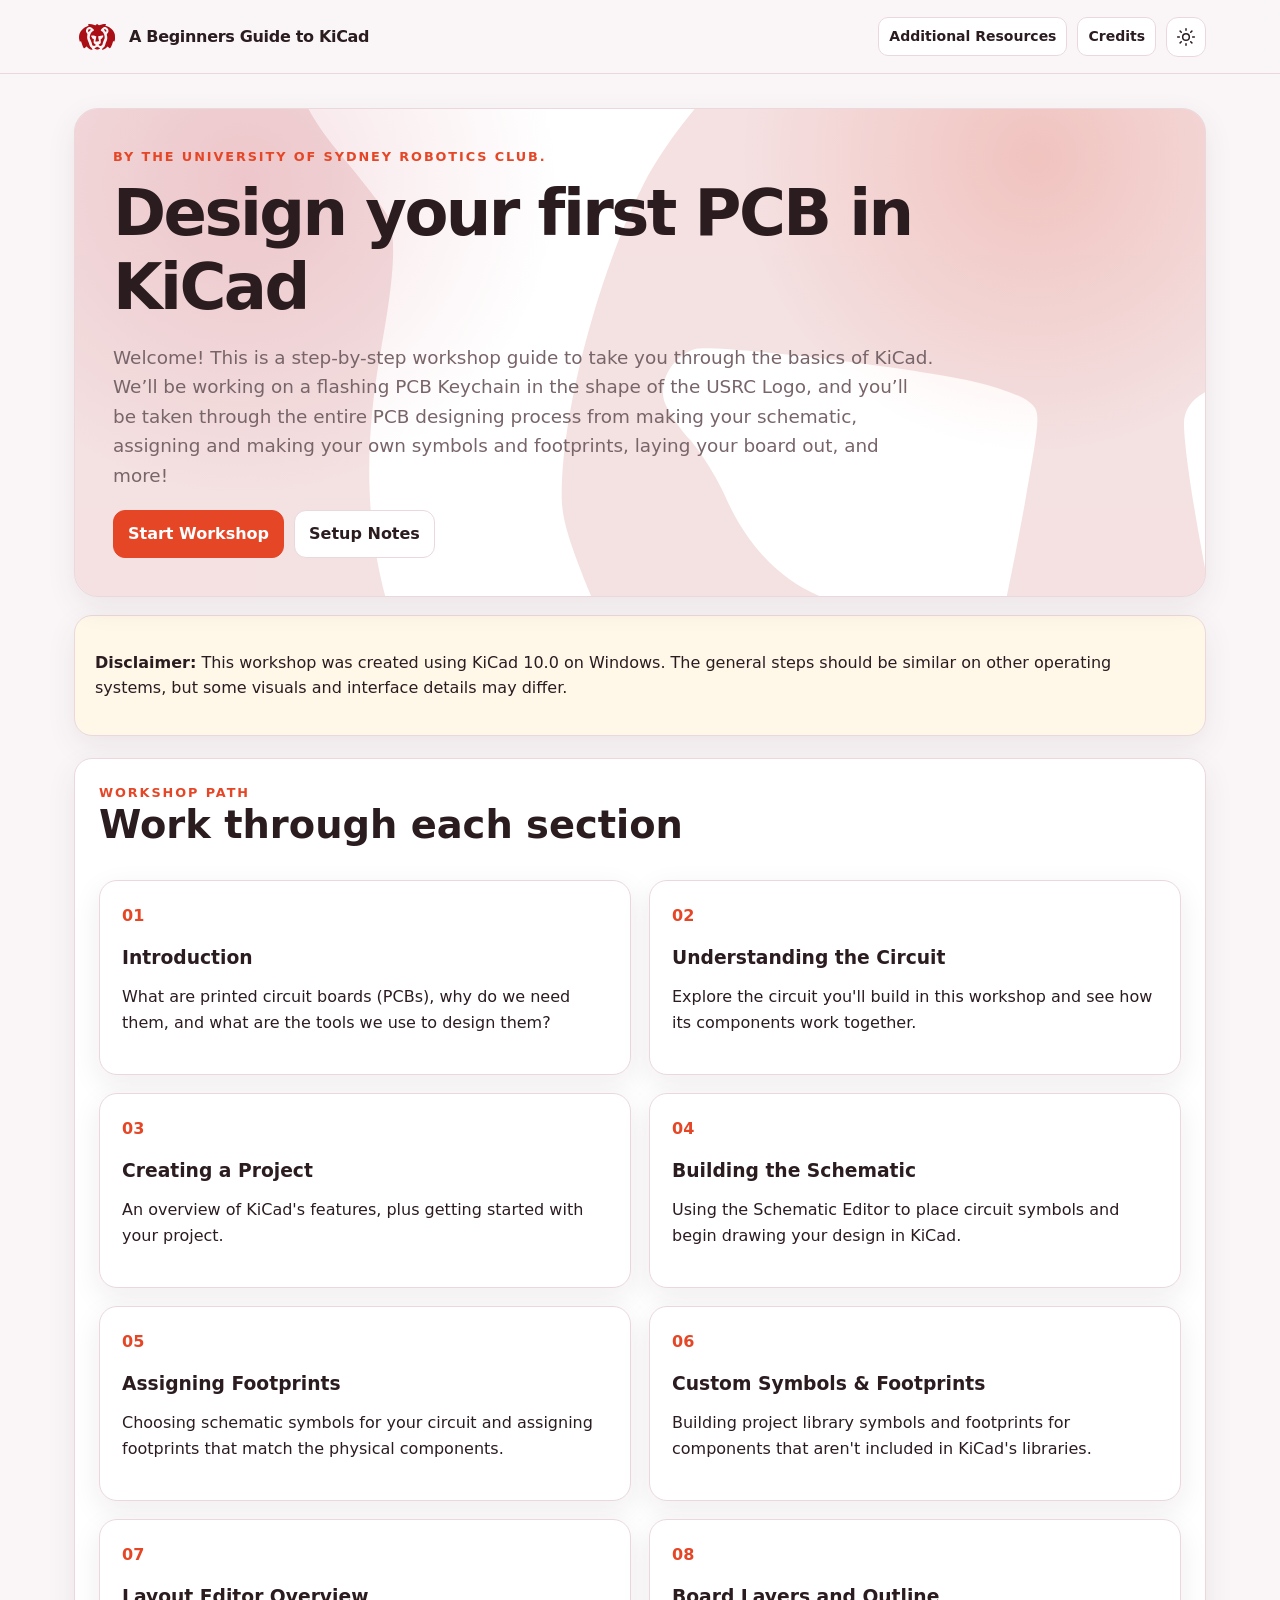
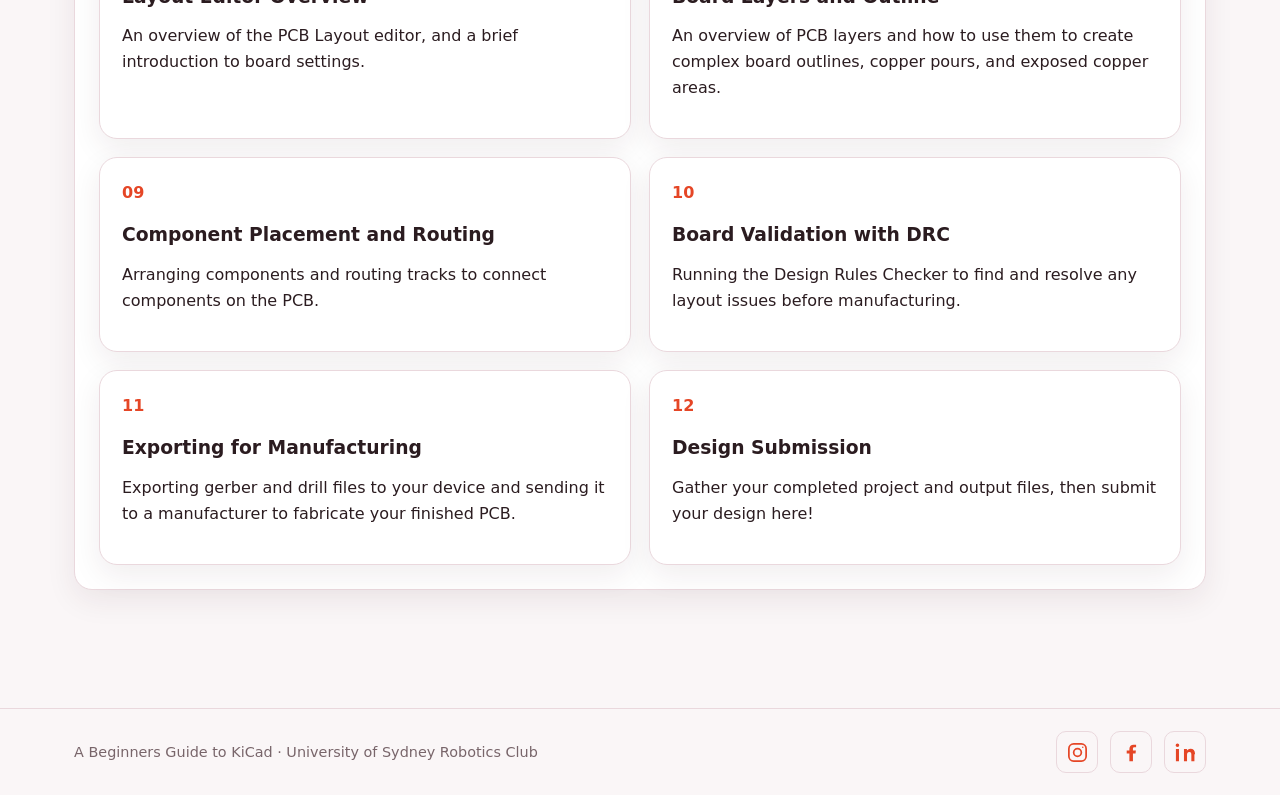
==== index.html @ 8f38f7a7 "Upload index.html directly to root" ====
<!DOCTYPE html>
<html lang="en">
<head>
  <meta charset="UTF-8">
  <meta name="viewport" content="width=device-width, initial-scale=1.0">
  <title>USRC KiCad PCB Workshop</title>
  <link rel="stylesheet" href="styles.css">
</head>
<body>
<div class="site-shell">
  <header class="topbar">
    <div class="topbar-inner">
      <a class="brand" href="index.html">A Beginners Guide to KiCad</a>
      <div class="top-actions">
        <a class="button" href="resources.html">Additional Resources</a>
        <a class="button credits-link" href="credits.html">Credits</a>
        <button class="theme-toggle" data-theme-toggle type="button" aria-label="Switch to dark mode" title="Switch to dark mode" aria-pressed="false">
          <svg class="theme-icon-moon" viewBox="0 0 24 24" aria-hidden="true" hidden><path d="M20.9 13A8.5 8.5 0 0 1 11 3.1 8.5 8.5 0 1 0 20.9 13Z"/></svg>
          <svg class="theme-icon-sun" viewBox="0 0 24 24" aria-hidden="true"><circle cx="12" cy="12" r="4"/><path d="M12 2v2m0 16v2M4.93 4.93l1.42 1.42m11.3 11.3 1.42 1.42M2 12h2m16 0h2M4.93 19.07l1.42-1.42m11.3-11.3 1.42-1.42"/></svg>
        </button>
      </div>
    </div>
  </header>

  <main style="max-width:1180px;margin:0 auto;padding:34px 24px 70px;">
    <section class="hero homepage-hero">
      <img class="hero-watermark" src="assets/images/USRCLogo.svg" alt="" aria-hidden="true">
      <div class="eyebrow">By The University of Sydney Robotics Club.</div>
      <h1>Design your first PCB in KiCad</h1>
      <p class="lead">Welcome! This is a step-by-step workshop guide to take you through the basics of KiCad. We’ll be working on a flashing PCB Keychain in the shape of the USRC Logo, and you’ll be taken through the entire PCB designing process from making your schematic, assigning and making your own symbols and footprints, laying your board out, and more!</p>
      <div class="top-actions" style="margin-top:20px;">
        <a class="button primary" href="pages/01-introduction.html">Start Workshop</a>
        <a class="button" href="README.md">Setup Notes</a>
      </div>
    </section>

    <section class="callout warning" aria-labelledby="workshop-disclaimer">
      <p><strong id="workshop-disclaimer">Disclaimer:</strong> This workshop was created using KiCad 10.0 on Windows. The general steps should be similar on other operating systems, but some visuals and interface details may differ.</p>
    </section>

    <section class="card">
      <div class="eyebrow">Workshop Path</div>
      <h2>Work through each section</h2>
      <div class="grid">
        <a class="home-card" href="pages/01-introduction.html">
      <span>01</span>
      <h3>Introduction</h3>
      <p>What are printed circuit boards (PCBs), why do we need them, and what are the tools we use to design them?</p>
    </a>
<a class="home-card" href="pages/02-circuit.html">
      <span>02</span>
      <h3>Understanding the Circuit</h3>
      <p>Explore the circuit you'll build in this workshop and see how its components work together.</p>
    </a>
<a class="home-card" href="pages/03-create-project.html">
      <span>03</span>
      <h3>Creating a Project</h3>
      <p>An overview of KiCad's features, plus getting started with your project.</p>
    </a>
<a class="home-card" href="pages/04-schematic.html">
      <span>04</span>
      <h3>Building the Schematic</h3>
      <p>Using the Schematic Editor to place circuit symbols and begin drawing your design in KiCad.</p>
    </a>
<a class="home-card" href="pages/05-symbols.html">
      <span>05</span>
      <h3>Assigning Footprints</h3>
      <p>Choosing schematic symbols for your circuit and assigning footprints that match the physical components.</p>
    </a>
<a class="home-card" href="pages/06-footprints.html">
      <span>06</span>
      <h3>Custom Symbols & Footprints</h3>
      <p>Building project library symbols and footprints for components that aren't included in KiCad's libraries.</p>
    </a>
<a class="home-card" href="pages/07-pcb-layout.html">
      <span>07</span>
      <h3>Layout Editor Overview</h3>
      <p>An overview of the PCB Layout editor, and a brief introduction to board settings.</p>
    </a>
<a class="home-card" href="pages/08-board-outline-layers-routing.html">
      <span>08</span>
      <h3>Board Layers and Outline</h3>
      <p>An overview of PCB layers and how to use them to create complex board outlines, copper pours, and exposed copper areas.</p>
    </a>
<a class="home-card" href="pages/09-component-placement-drc.html">
      <span>09</span>
      <h3>Component Placement and Routing</h3>
      <p>Arranging components and routing tracks to connect components on the PCB.</p>
    </a>
<a class="home-card" href="pages/10-3d-viewer.html">
      <span>10</span>
      <h3>Board Validation with DRC</h3>
      <p>Running the Design Rules Checker to find and resolve any layout issues before manufacturing.</p>
    </a>
<a class="home-card" href="pages/11-manufacturing.html">
      <span>11</span>
      <h3>Exporting for Manufacturing</h3>
      <p>Exporting gerber and drill files to your device and sending it to a manufacturer to fabricate your finished PCB.</p>
    </a>
<a class="home-card" href="pages/12-submissions.html">
      <span>12</span>
      <h3>Design Submission</h3>
      <p>Gather your completed project and output files, then submit your design here!</p>
    </a>
      </div>
    </section>
  </main>
<footer class="site-footer">
  <div class="site-footer-inner">
    <span>A Beginners Guide to KiCad · University of Sydney Robotics Club</span>
    <nav class="footer-socials" aria-label="USRC social links">
      <a href="https://www.instagram.com/usydrobotics/" target="_blank" rel="noopener noreferrer" aria-label="USRC on Instagram"><svg viewBox="0 0 24 24" aria-hidden="true"><rect x="3" y="3" width="18" height="18" rx="5"/><circle cx="12" cy="12" r="4"/><circle class="social-icon-dot" cx="17.5" cy="6.5" r=".8"/></svg></a>
      <a href="https://www.facebook.com/usydroboticsclub" target="_blank" rel="noopener noreferrer" aria-label="USRC on Facebook"><svg viewBox="0 0 24 24" aria-hidden="true"><path class="social-icon-fill" d="M13.5 21v-8h2.7l.4-3h-3.1V8.1c0-.9.3-1.5 1.6-1.5h1.7V3.9c-.3 0-1.4-.1-2.6-.1-2.6 0-4.4 1.6-4.4 4.5V10H7v3h2.8v8h3.7Z"/></svg></a>
      <a href="https://www.linkedin.com/company/usyd-robotics-club/posts/?feedView=all" target="_blank" rel="noopener noreferrer" aria-label="USRC on LinkedIn"><svg viewBox="0 0 24 24" aria-hidden="true"><path class="social-icon-fill" d="M5.2 8.4H2V21h3.2V8.4ZM3.6 2.5a1.9 1.9 0 1 0 0 3.8 1.9 1.9 0 0 0 0-3.8ZM22 13.8c0-3.8-2-5.6-4.7-5.6-2.2 0-3.2 1.2-3.8 2.1V8.4h-3.1V21h3.2v-6.2c0-1.6.3-3.2 2.4-3.2 2.1 0 2.1 1.9 2.1 3.3V21h3.2v-7.2Z"/></svg></a>
    </nav>
  </div>
</footer>
</div>
<script src="script.js"></script>
</body>
</html>
---- styles.css ----
:root {
  --bg: #faf6f7;
  --panel: #ffffff;
  --text: #2b1c20;
  --muted: #78656a;
  --accent: #e54626;
  --accent-2: #d98291;
  --border: #ead8dd;
  --tip: #fcf0f2;
  --warn: #fff7e8;
  --success: #eefbf4;
  --shadow: 0 10px 30px rgba(64, 25, 37, .08);
}

body.dark {
  --bg: #171115;
  --panel: #241a1f;
  --text: #f7eff1;
  --muted: #c1adb3;
  --accent: #ff8065;
  --accent-2: #d99ca8;
  --border: #49323a;
  --tip: #342129;
  --warn: #3a2b12;
  --success: #153425;
  --shadow: 0 10px 30px rgba(0,0,0,.28);
}

* { box-sizing: border-box; }
html { scroll-behavior: smooth; }
body {
  margin: 0;
  font-family: Inter, ui-sans-serif, system-ui, -apple-system, BlinkMacSystemFont, "Segoe UI", sans-serif;
  background: var(--bg);
  color: var(--text);
  line-height: 1.6;
}

a { color: inherit; }
img { max-width: 100%; display: block; }

.site-shell {
  min-height: 100vh;
}

.topbar {
  position: sticky;
  top: 0;
  z-index: 20;
  backdrop-filter: blur(14px);
  background: color-mix(in srgb, var(--bg) 86%, transparent);
  border-bottom: 1px solid var(--border);
}

.topbar-inner {
  max-width: 1180px;
  margin: 0 auto;
  padding: 14px 24px;
  display: flex;
  align-items: center;
  justify-content: space-between;
  gap: 18px;
}

.brand {
  text-decoration: none;
  font-weight: 800;
  letter-spacing: -.02em;
}

.topbar .brand {
  display: flex;
  align-items: center;
  gap: 10px;
}

.topbar .brand::before {
  content: "";
  flex: 0 0 45px;
  width: 45px;
  height: 45px;
  background: url("assets/images/USRCLogo.svg") center / auto 40px no-repeat;
}

.top-actions {
  display: flex;
  gap: 10px;
  align-items: center;
}

.topbar .top-actions > .button {
  padding: 7px 10px;
  font-size: .875rem;
  border-radius: 10px;
}

.topbar .theme-toggle {
  width: 40px;
  height: 40px;
  padding: 0;
  display: grid;
  place-items: center;
}

.theme-toggle svg {
  width: 20px;
  height: 20px;
  fill: none;
  stroke: currentColor;
  stroke-linecap: round;
  stroke-linejoin: round;
  stroke-width: 1.8;
}

.theme-toggle svg[hidden] {
  display: none;
}

.credits-content {
  max-width: 1180px;
  width: 100%;
  margin: 0 auto;
  padding: 54px 24px 70px;
}

.credits-content h1 {
  margin-bottom: 14px;
}

.credits-list {
  display: grid;
  gap: 20px;
  margin-top: 38px;
}

.credits-list dt {
  font-weight: 800;
}

.credits-list dd {
  margin: 4px 0 0;
  color: var(--muted);
}

.site-footer {
  margin-top: 48px;
  border-top: 1px solid var(--border);
}

.site-footer-inner {
  max-width: 1180px;
  margin: 0 auto;
  padding: 22px 24px;
  display: flex;
  justify-content: space-between;
  align-items: center;
  gap: 16px;
  color: var(--muted);
  font-size: .9rem;
}

.footer-socials {
  display: flex;
  align-items: center;
  gap: 12px;
}

.footer-socials a {
  color: var(--accent);
  font-weight: 700;
  display: inline-grid;
  place-items: center;
  width: 42px;
  height: 42px;
  border: 1px solid var(--border);
  border-radius: 10px;
  transition: background-color .15s ease, color .15s ease;
}

.footer-socials a:hover {
  color: var(--panel);
  background: var(--accent);
}

.footer-socials svg {
  width: 23px;
  height: 23px;
  fill: none;
  stroke: currentColor;
  stroke-width: 1.8;
  stroke-linecap: round;
  stroke-linejoin: round;
}

.footer-socials .social-icon-fill,
.footer-socials .social-icon-dot {
  fill: currentColor;
  stroke: none;
}

.button, .theme-toggle {
  border: 1px solid var(--border);
  background: var(--panel);
  color: var(--text);
  border-radius: 12px;
  padding: 10px 14px;
  text-decoration: none;
  cursor: pointer;
  font-weight: 700;
}

.button.primary {
  background: var(--accent);
  color: white;
  border-color: var(--accent);
}

.download-actions .button {
  transition: background-color .15s ease, border-color .15s ease, color .15s ease;
}

.download-actions .button:hover,
.download-actions .button:focus-visible {
  background: var(--accent);
  color: #fff;
  border-color: var(--accent);
}

.layout {
  max-width: 1180px;
  margin: 0 auto;
  padding: 34px 24px 70px;
  display: grid;
  grid-template-columns: 260px minmax(0, 1fr);
  gap: 34px;
}

.sidebar {
  position: sticky;
  top: 82px;
  align-self: start;
  background: var(--panel);
  border: 1px solid var(--border);
  border-radius: 18px;
  padding: 18px;
  box-shadow: var(--shadow);
}

.sidebar h3 {
  font-size: .78rem;
  text-transform: uppercase;
  letter-spacing: .12em;
  color: var(--muted);
  margin: 16px 0 8px;
}

.nav-link {
  display: block;
  padding: 9px 10px;
  margin: 3px 0;
  border-radius: 10px;
  text-decoration: none;
  color: var(--muted);
}

.nav-link:hover, .nav-link.active {
  background: color-mix(in srgb, var(--accent) 12%, transparent);
  color: var(--text);
}

.content {
  min-width: 0;
}

.hero {
  background:
    radial-gradient(circle at 15% 15%, color-mix(in srgb, var(--accent-2) 24%, transparent), transparent 30%),
    radial-gradient(circle at 85% 10%, color-mix(in srgb, var(--accent) 18%, transparent), transparent 28%),
    var(--panel);
  border: 1px solid var(--border);
  border-radius: 24px;
  padding: 38px;
  box-shadow: var(--shadow);
  overflow: hidden;
  position: relative;
}

.homepage-hero > :not(.hero-watermark) {
  position: relative;
  z-index: 1;
}

.homepage-hero::after {
  display: none;
}

.homepage-hero > .eyebrow,
.homepage-hero > h1,
.homepage-hero > .lead {
  max-width: 78%;
}

.hero-watermark {
  position: absolute;
  top: 70%;
  left: 90%;
  width: auto;
  height: 600%;
  max-width: none;
  max-height: none;
  object-fit: contain;
  transform: translate(-50%, -50%);
  opacity: .12;
  pointer-events: none;
}

.eyebrow {
  font-size: .8rem;
  font-weight: 800;
  text-transform: uppercase;
  letter-spacing: .15em;
  color: var(--accent);
}

h1, h2, h3 { line-height: 1.15; }
h1 { font-size: clamp(2.3rem, 5vw, 4.8rem); margin: 10px 0 14px; letter-spacing: -.04em; }
h2 { font-size: clamp(1.6rem, 3vw, 2.4rem); margin-top: 0; }
h3 { margin-bottom: 8px; }

.lead {
  font-size: 1.15rem;
  color: var(--muted);
  max-width: 760px;
}

.lesson-number {
  font-size: clamp(4rem, 10vw, 8rem);
  font-weight: 900;
  line-height: .85;
  color: color-mix(in srgb, var(--accent) 18%, transparent);
}

.card, .step-card, .callout, .embed-card, .checkpoint {
  background: var(--panel);
  border: 1px solid var(--border);
  border-radius: 18px;
  box-shadow: var(--shadow);
}

.card, .embed-card { padding: 24px; margin-top: 22px; }

.step-card {
  padding: 24px;
  margin-top: 22px;
  display: grid;
  grid-template-columns: 72px minmax(0, 1fr);
  gap: 20px;
}

.step-index {
  width: 54px;
  height: 54px;
  display: grid;
  place-items: center;
  border-radius: 16px;
  font-weight: 900;
  background: color-mix(in srgb, var(--accent) 12%, transparent);
  color: var(--accent);
}

.callout, .checkpoint {
  padding: 18px 20px;
  margin-top: 18px;
}

.callout.tip { background: var(--tip); }
.callout.warning { background: var(--warn); }
.checkpoint { background: var(--success); }

.catch-up-panel {
  display: flex;
  align-items: center;
  justify-content: space-between;
  gap: 24px;
  margin-top: 22px;
  padding: 26px 30px;
  border: 1px solid color-mix(in srgb, var(--accent) 32%, var(--border));
  border-left: 6px solid var(--accent);
  border-radius: 8px 20px 20px 8px;
  background: color-mix(in srgb, var(--accent) 7%, var(--panel));
}

.catch-up-copy h2 {
  margin: 0 0 8px;
}

.catch-up-copy p {
  margin: 0;
  color: var(--muted);
}

.catch-up-button {
  flex: 0 0 auto;
  background: var(--accent);
  border-color: var(--accent);
  color: #fff;
  text-align: center;
  transition: filter .15s ease, transform .15s ease;
}

.catch-up-button:hover,
.catch-up-button:focus-visible {
  filter: brightness(.92);
  transform: translateY(-1px);
}

.question-time {
  margin-top: 28px;
  padding: clamp(22px, 4vw, 36px);
  border-left: 6px solid var(--accent);
  border-radius: 4px 20px 20px 4px;
  background: color-mix(in srgb, var(--accent) 8%, var(--bg));
}

.question-time-heading {
  display: flex;
  align-items: center;
  gap: 16px;
}

.question-mark {
  flex: 0 0 48px;
  width: 48px;
  height: 48px;
  display: grid;
  place-items: center;
  border-radius: 50%;
  background: var(--accent);
  color: #fff;
  font-size: 1.6rem;
  font-weight: 900;
}

.question-time h2,
.question-time h3 {
  margin: 0;
}

.question-time h2 {
  font-size: clamp(1.5rem, 3vw, 2rem);
}

.question-prompt {
  margin-top: 22px;
  padding: 18px 22px;
  border-radius: 12px;
  background: var(--panel);
}

.question-prompt p:last-child {
  margin-bottom: 0;
}

.question-note {
  margin: 18px 0 0;
  color: var(--muted);
  font-size: .95rem;
}

kbd {
  display: inline-block;
  padding: 5px 10px;
  border: 1px solid var(--border);
  border-bottom-width: 3px;
  border-radius: 8px;
  background: var(--panel);
  font-weight: 800;
}

.media-placeholder {
  min-height: 260px;
  display: grid;
  place-items: center;
  text-align: center;
  border: 2px dashed var(--border);
  border-radius: 16px;
  color: var(--muted);
  background: color-mix(in srgb, var(--panel) 85%, var(--bg));
  padding: 20px;
}

.resource-list {
  margin: 10px 0 0;
  padding-left: 20px;
}

.resource-placeholder {
  color: var(--muted);
  font-style: italic;
}

.project-overview-image {
  width: 100%;
  margin: 20px 0;
  border: 1px solid var(--border);
  border-radius: 12px;
}

.editor-overview-list {
  padding-left: 24px;
}

.editor-overview-list li {
  padding-left: 4px;
}

.editor-details > div {
  color: var(--text);
}

.editor-details h3 {
  margin: 18px 0 6px;
}

.editor-details h3:first-child {
  margin-top: 0;
}

.written-guide-section + .written-guide-section {
  margin-top: 32px;
  padding-top: 24px;
  border-top: 1px solid var(--border);
}

.written-guide-section h2 {
  margin-top: 0;
}

.written-guide-section ol {
  padding-left: 24px;
}

.written-guide-section li {
  padding-left: 4px;
}

.guide-figure {
  margin: 24px auto;
  text-align: center;
}

.guide-figure img {
  width: 100%;
  max-height: 620px;
  object-fit: contain;
  border: 1px solid var(--border);
  border-radius: 12px;
}

.guide-figure figcaption {
  margin-top: 10px;
  color: var(--muted);
  font-style: italic;
}

.display-equation {
  display: flex;
  align-items: center;
  justify-content: center;
  flex-wrap: wrap;
  gap: 12px;
  margin: 22px auto;
  color: var(--text);
  font-family: "Times New Roman", serif;
  font-size: clamp(1.2rem, 3vw, 1.7rem);
  text-align: center;
}

.equation-variable {
  font-style: italic;
}

.display-equation sub {
  align-self: center;
  margin-left: -12px;
  margin-top: 16px;
  font-size: .65em;
}

.equation-fraction {
  display: inline-grid;
  grid-template-rows: auto auto;
  justify-items: center;
  line-height: 1.25;
}

.equation-fraction > :first-child {
  padding: 0 8px 4px;
  border-bottom: 1px solid currentColor;
}

.equation-fraction > :last-child {
  padding: 4px 8px 0;
}

.intro-section > p {
  max-width: 820px;
}

.intro-kicad-logo {
  float: right;
  width: 64px;
  height: 64px;
  object-fit: contain;
  margin: 0 0 12px 12px;
}

.intro-image-grid {
  display: grid;
  grid-template-columns: repeat(3, minmax(0, 1fr));
  gap: 14px;
  margin: 18px 0 22px;
}

.intro-image-placeholder {
  min-height: 150px;
  display: grid;
  place-items: center;
  padding: 14px;
  border: 2px dashed var(--border);
  border-radius: 14px;
  background: color-mix(in srgb, var(--panel) 85%, var(--bg));
  color: var(--muted);
  text-align: center;
  overflow-wrap: anywhere;
}

.intro-feature-image {
  width: min(100%, 300px);
  margin: 18px 0;
}

.intro-feature-image .intro-image-placeholder {
  min-height: 180px;
}

.intro-disclaimer p {
  margin: 0;
}

.video-wrapper {
  width: 100%;
  aspect-ratio: 16 / 9;
  overflow: hidden;
  border-radius: 16px;
  background: #000;
}

.video-wrapper iframe,
.simulation-wrapper iframe {
  width: 100%;
  height: 100%;
  border: 0;
}

.simulation-wrapper {
  width: 100%;
  height: 700px;
  overflow: hidden;
  border-radius: 16px;
  background: var(--panel);
  border: 1px solid var(--border);
}

.details {
  margin-top: 18px;
  border: 1px solid var(--border);
  border-radius: 14px;
  background: var(--panel);
  overflow: hidden;
}

.details summary {
  cursor: pointer;
  padding: 16px 18px;
  font-weight: 800;
}

.details > div { padding: 0 18px 18px; color: var(--muted); }

.collapsible-card {
  padding: 0;
}

.collapsible-card summary {
  display: flex;
  flex-direction: column;
  gap: 8px;
  padding: 24px;
}

.collapsible-card[open] summary {
  border-bottom: 1px solid var(--border);
}

.collapsible-title {
  display: block;
  color: var(--text);
  font-size: clamp(1.4rem, 2.5vw, 2rem);
  line-height: 1.2;
}

.collapsible-card .collapsible-content {
  padding: 4px 24px 24px;
  color: var(--text);
}

.lesson-footer {
  display: flex;
  justify-content: space-between;
  gap: 12px;
  margin-top: 34px;
}

.lesson-footer a {
  text-decoration: none;
  border: 1px solid var(--border);
  background: var(--panel);
  border-radius: 12px;
  padding: 11px 14px;
  font-weight: 800;
}

.grid {
  display: grid;
  grid-template-columns: repeat(2, minmax(0, 1fr));
  gap: 18px;
  margin-top: 22px;
}

.home-card {
  text-decoration: none;
  padding: 22px;
  background: var(--panel);
  border: 1px solid var(--border);
  border-radius: 18px;
  box-shadow: var(--shadow);
  transition: transform .15s ease;
}

.home-card:hover { transform: translateY(-3px); }

.home-card span {
  color: var(--accent);
  font-weight: 900;
}

.code-note {
  font-family: ui-monospace, SFMono-Regular, Menlo, Consolas, monospace;
  background: color-mix(in srgb, var(--accent) 8%, var(--panel));
  border: 1px solid var(--border);
  padding: 12px 14px;
  border-radius: 10px;
  overflow-x: auto;
}

@media (max-width: 900px) {
  .layout { grid-template-columns: 1fr; }
  .sidebar { position: static; }
}

@media (max-width: 640px) {
  .topbar-inner, .layout { padding-left: 16px; padding-right: 16px; }
  .site-footer-inner { padding-left: 16px; padding-right: 16px; flex-direction: column; align-items: flex-start; }
  .hero { padding: 26px; }
  .homepage-hero > .eyebrow,
  .homepage-hero > h1,
  .homepage-hero > .lead { max-width: 100%; }
  .intro-image-grid { grid-template-columns: 1fr; }
  .step-card { grid-template-columns: 1fr; }
  .grid { grid-template-columns: 1fr; }
  .lesson-footer { flex-direction: column; }
  .simulation-wrapper { height: 560px; }
  .catch-up-panel { flex-direction: column; align-items: flex-start; padding: 22px; }
}
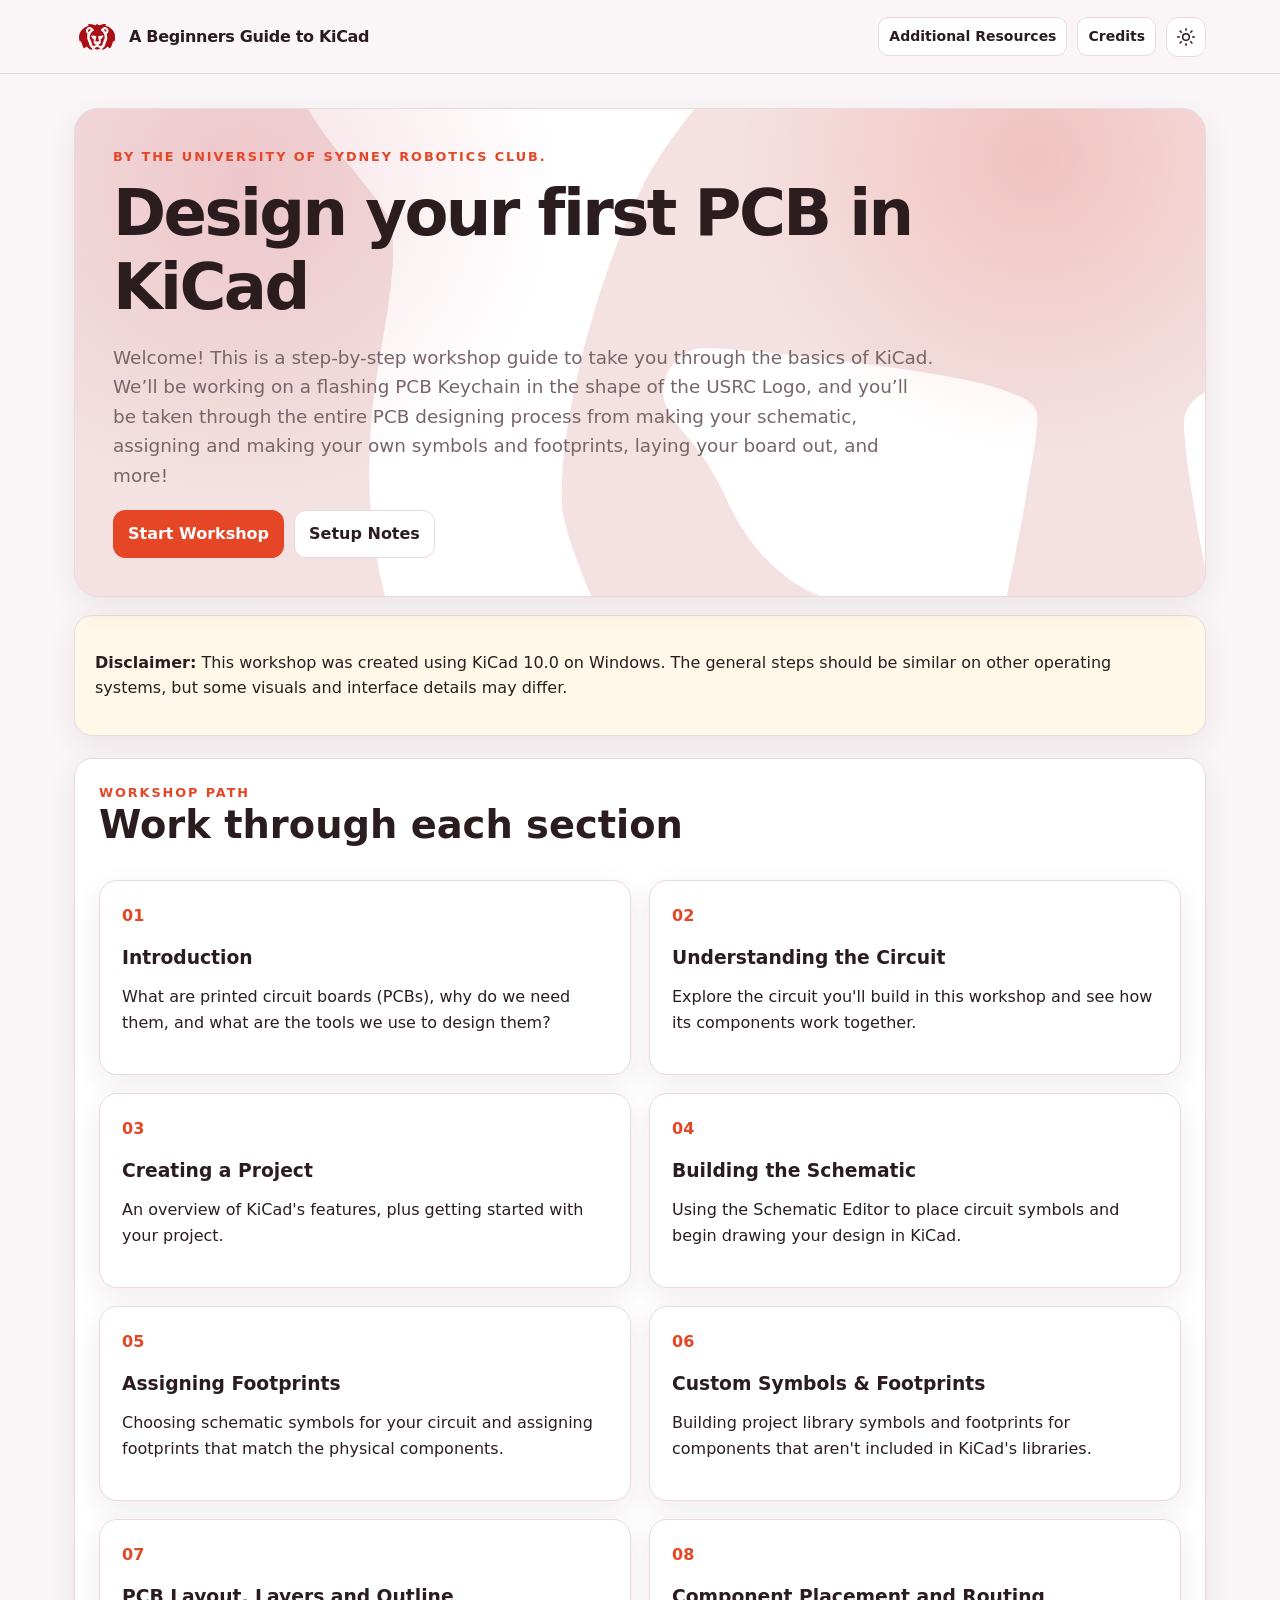
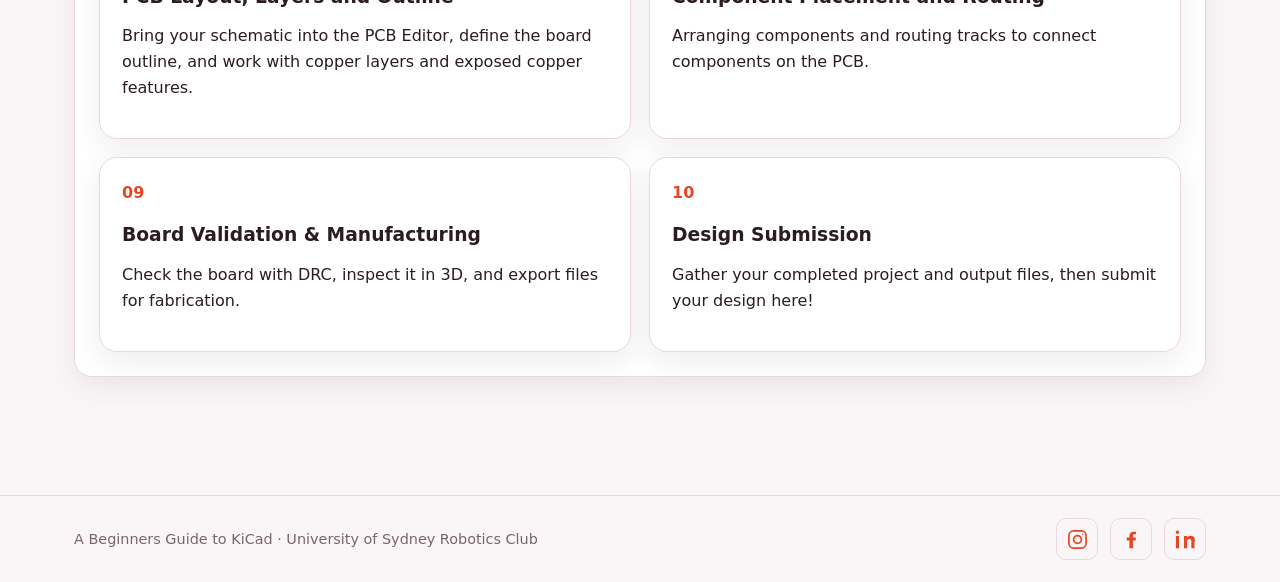
==== commit d0ce2db6: "More changes" ====
--- a/index.html
+++ b/index.html
@@ -74,31 +74,21 @@
     </a>
 <a class="home-card" href="pages/07-pcb-layout.html">
       <span>07</span>
-      <h3>Layout Editor Overview</h3>
-      <p>An overview of the PCB Layout editor, and a brief introduction to board settings.</p>
-    </a>
-<a class="home-card" href="pages/08-board-outline-layers-routing.html">
-      <span>08</span>
-      <h3>Board Layers and Outline</h3>
-      <p>An overview of PCB layers and how to use them to create complex board outlines, copper pours, and exposed copper areas.</p>
+      <h3>PCB Layout, Layers and Outline</h3>
+      <p>Bring your schematic into the PCB Editor, define the board outline, and work with copper layers and exposed copper features.</p>
     </a>
 <a class="home-card" href="pages/09-component-placement-drc.html">
-      <span>09</span>
+      <span>08</span>
       <h3>Component Placement and Routing</h3>
       <p>Arranging components and routing tracks to connect components on the PCB.</p>
     </a>
 <a class="home-card" href="pages/10-3d-viewer.html">
-      <span>10</span>
-      <h3>Board Validation with DRC</h3>
-      <p>Running the Design Rules Checker to find and resolve any layout issues before manufacturing.</p>
-    </a>
-<a class="home-card" href="pages/11-manufacturing.html">
-      <span>11</span>
-      <h3>Exporting for Manufacturing</h3>
-      <p>Exporting gerber and drill files to your device and sending it to a manufacturer to fabricate your finished PCB.</p>
+      <span>09</span>
+      <h3>Board Validation &amp; Manufacturing</h3>
+      <p>Check the board with DRC, inspect it in 3D, and export files for fabrication.</p>
     </a>
 <a class="home-card" href="pages/12-submissions.html">
-      <span>12</span>
+      <span>10</span>
       <h3>Design Submission</h3>
       <p>Gather your completed project and output files, then submit your design here!</p>
     </a>
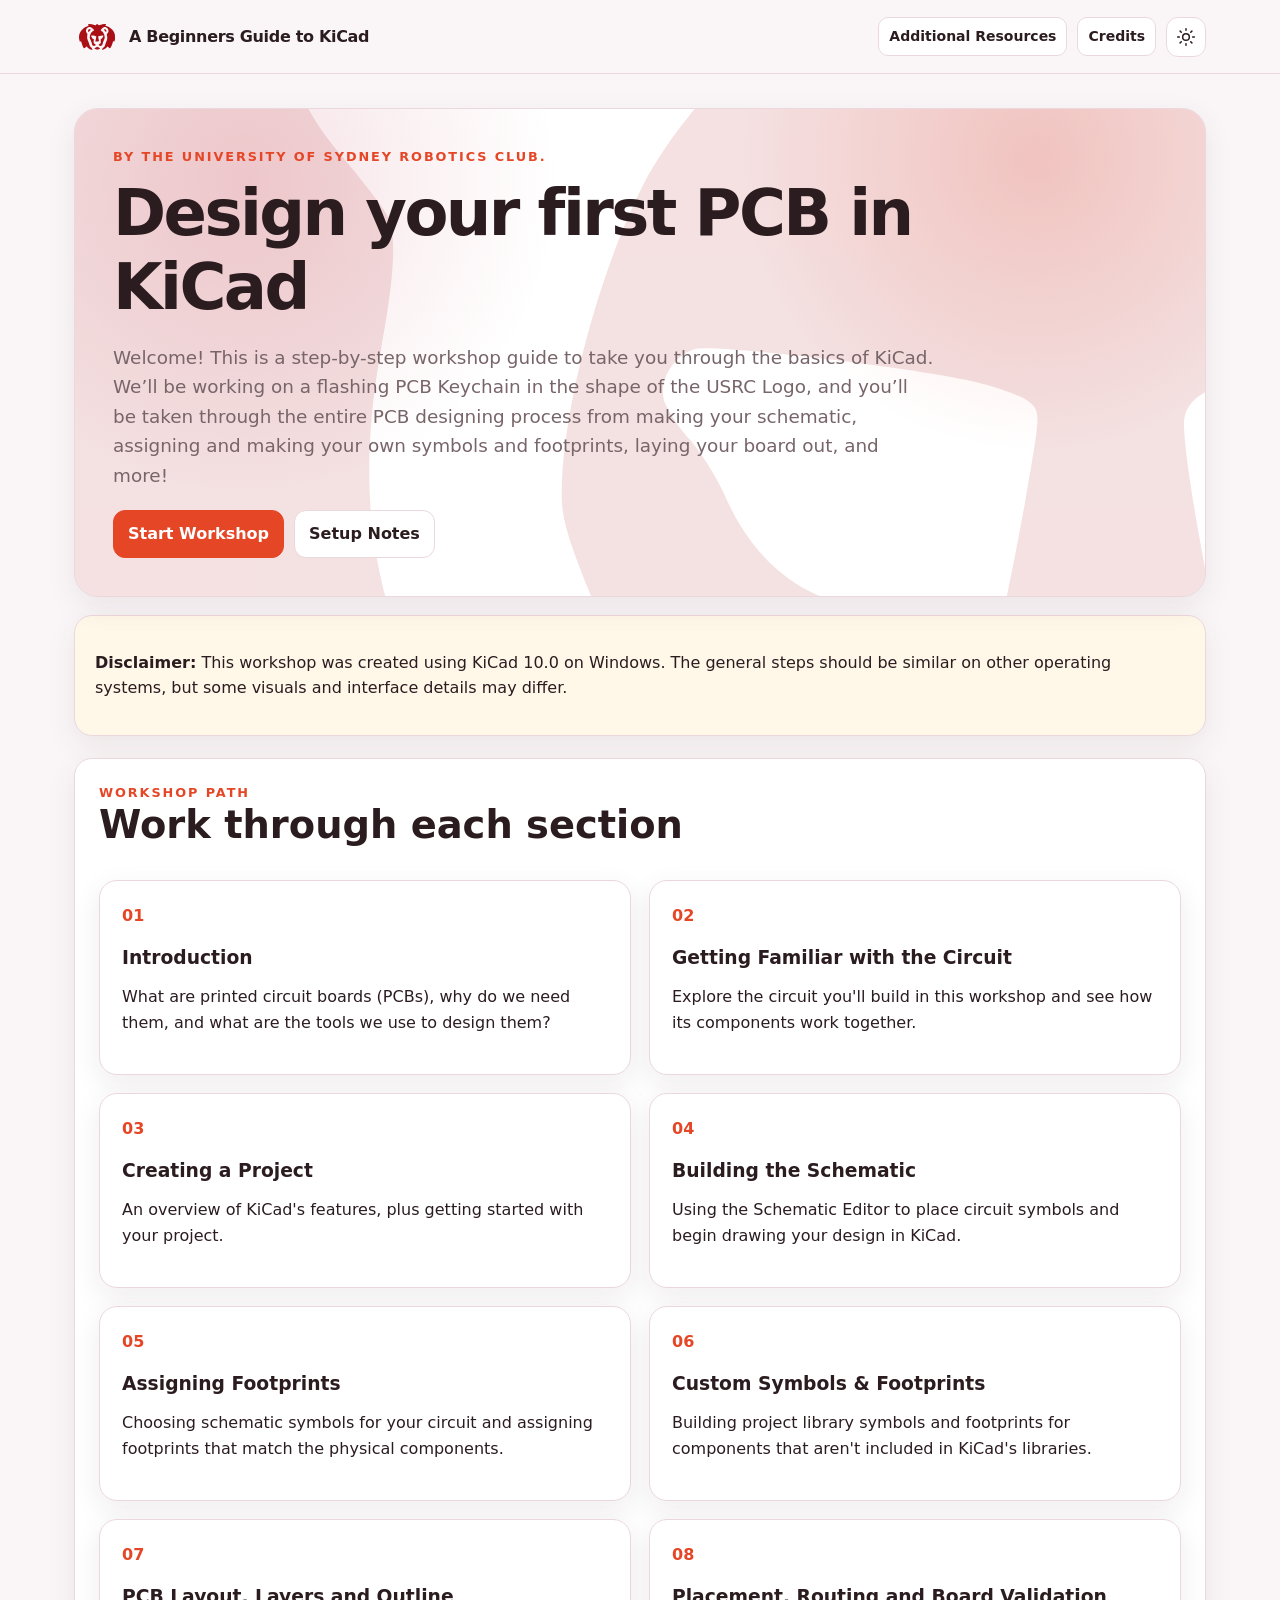
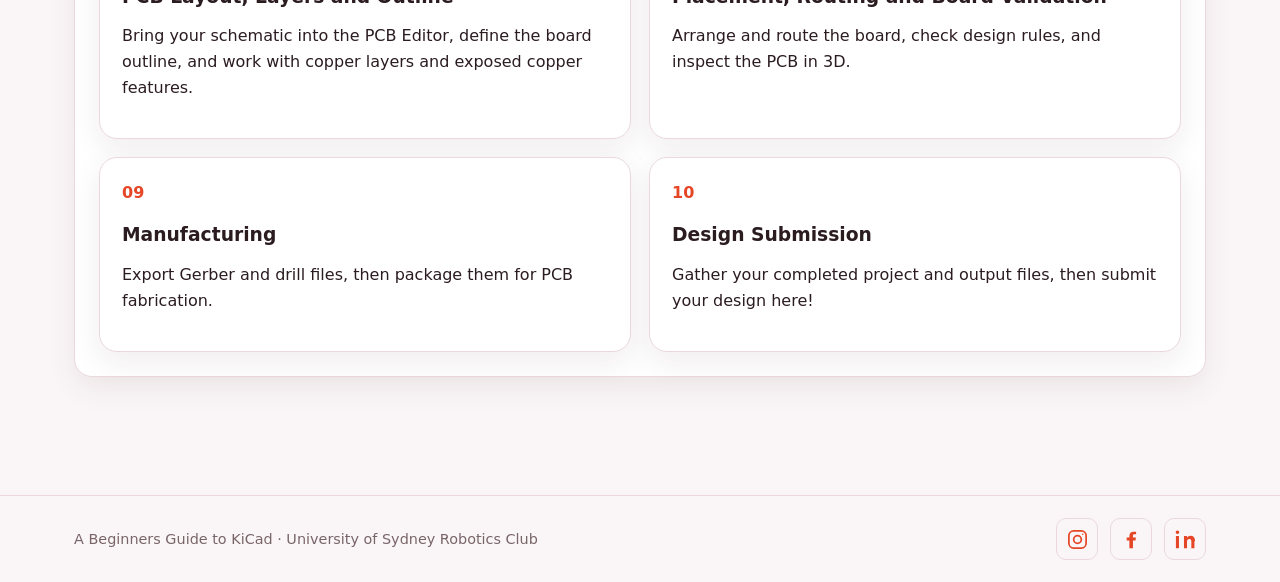
==== commit 9cd11e2f: "All video links embedded" ====
--- a/index.html
+++ b/index.html
@@ -49,7 +49,7 @@
     </a>
 <a class="home-card" href="pages/02-circuit.html">
       <span>02</span>
-      <h3>Understanding the Circuit</h3>
+      <h3>Getting Familiar with the Circuit</h3>
       <p>Explore the circuit you'll build in this workshop and see how its components work together.</p>
     </a>
 <a class="home-card" href="pages/03-create-project.html">
@@ -79,13 +79,13 @@
     </a>
 <a class="home-card" href="pages/09-component-placement-drc.html">
       <span>08</span>
-      <h3>Component Placement and Routing</h3>
-      <p>Arranging components and routing tracks to connect components on the PCB.</p>
+      <h3>Placement, Routing and Board Validation</h3>
+      <p>Arrange and route the board, check design rules, and inspect the PCB in 3D.</p>
     </a>
-<a class="home-card" href="pages/10-3d-viewer.html">
+<a class="home-card" href="pages/11-manufacturing.html">
       <span>09</span>
-      <h3>Board Validation &amp; Manufacturing</h3>
-      <p>Check the board with DRC, inspect it in 3D, and export files for fabrication.</p>
+      <h3>Manufacturing</h3>
+      <p>Export Gerber and drill files, then package them for PCB fabrication.</p>
     </a>
 <a class="home-card" href="pages/12-submissions.html">
       <span>10</span>
--- a/styles.css
+++ b/styles.css
@@ -400,6 +400,70 @@
   color: var(--muted);
 }
 
+.catch-up-gate {
+  flex: 0 0 auto;
+  display: grid;
+  gap: 10px;
+  width: min(100%, 360px);
+  padding: 18px;
+  border: 1px solid var(--border);
+  border-radius: 14px;
+  background: var(--panel);
+}
+
+.catch-up-gate label {
+  font-size: .95rem;
+  font-weight: 700;
+}
+
+.catch-up-gate-hint {
+  margin: -4px 0 0;
+  color: var(--muted);
+  font-size: .85rem;
+  line-height: 1.5;
+}
+
+.catch-up-gate-controls {
+  display: grid;
+  gap: 10px;
+}
+
+.catch-up-gate input {
+  min-width: 0;
+  width: 100%;
+  padding: 11px 12px;
+  border: 1px solid var(--border);
+  border-radius: 9px;
+  background: var(--bg);
+  color: var(--text);
+  font: inherit;
+}
+
+.catch-up-gate input:focus-visible {
+  outline: 2px solid var(--accent);
+  outline-offset: 2px;
+}
+
+.catch-up-gate-controls .catch-up-button {
+  width: 100%;
+  cursor: pointer;
+}
+
+.catch-up-gate-message {
+  min-height: 1.25em;
+  margin: 0;
+  color: var(--muted);
+  font-size: .875rem;
+}
+
+.catch-up-gate [data-protected-download] {
+  justify-self: start;
+}
+
+.catch-up-gate [data-protected-download][hidden] {
+  display: none;
+}
+
 .catch-up-button {
   flex: 0 0 auto;
   background: var(--accent);
@@ -621,6 +685,17 @@
   grid-template-columns: repeat(3, minmax(0, 1fr));
   gap: 14px;
   margin: 18px 0 22px;
+}
+
+.intro-example-image {
+  display: block;
+  width: 100%;
+  height: 190px;
+  object-fit: contain;
+  padding: 10px;
+  border: 1px solid var(--border);
+  border-radius: 14px;
+  background: var(--panel);
 }
 
 .intro-image-placeholder {
@@ -782,5 +857,6 @@
   .grid { grid-template-columns: 1fr; }
   .lesson-footer { flex-direction: column; }
   .simulation-wrapper { height: 560px; }
-  .catch-up-panel { flex-direction: column; align-items: flex-start; padding: 22px; }
-}
+  .catch-up-panel { flex-direction: column; align-items: stretch; padding: 22px; }
+  .catch-up-gate { width: 100%; }
+}
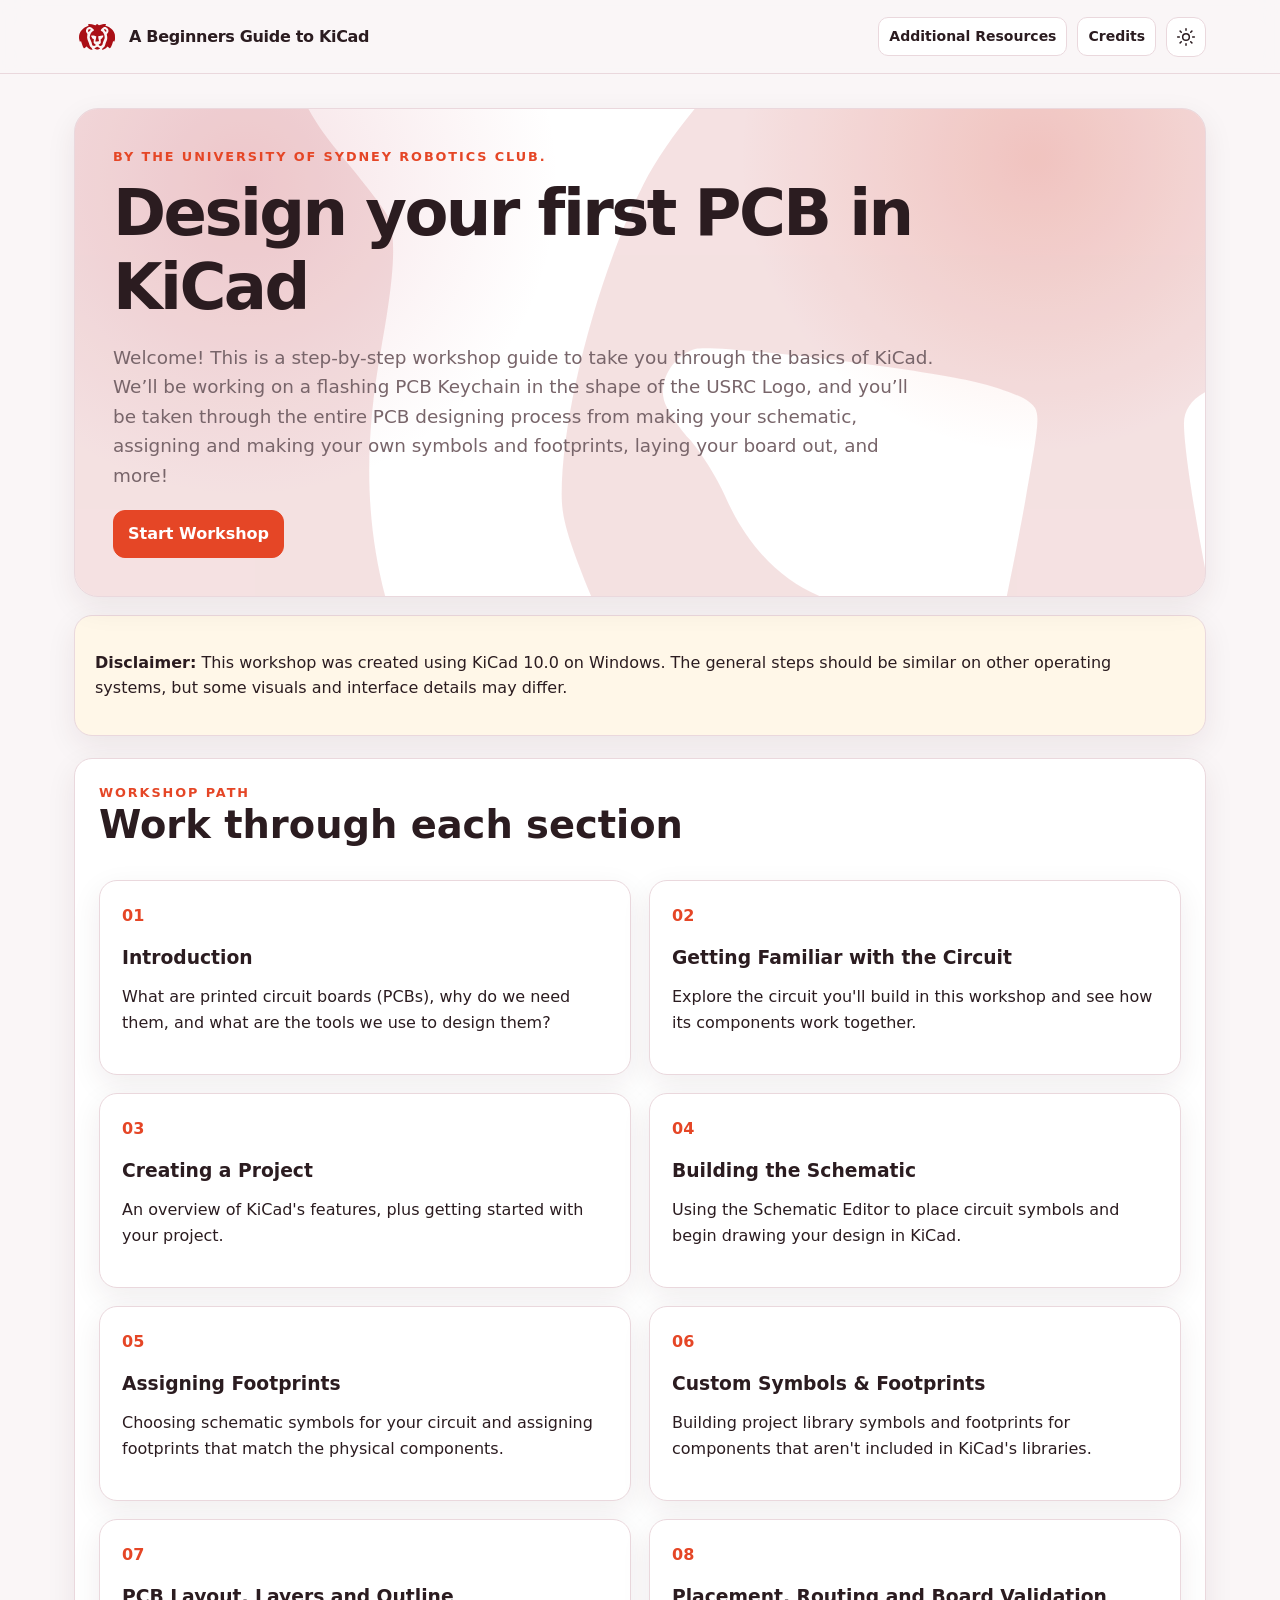
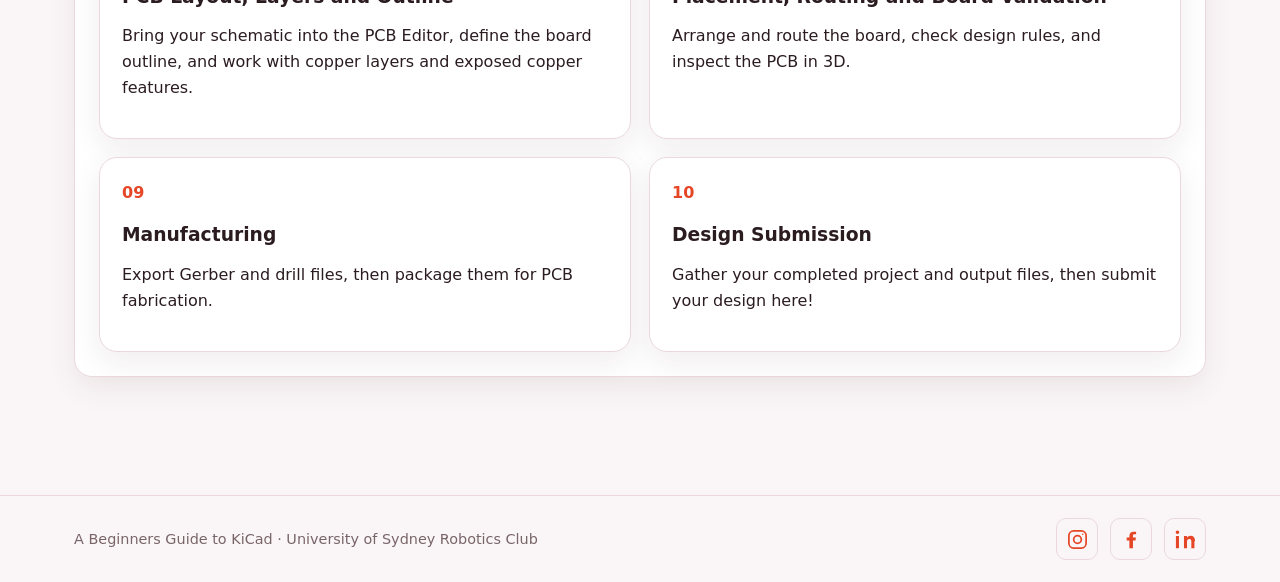
==== commit b389c334: "fixed some images" ====
--- a/index.html
+++ b/index.html
@@ -30,7 +30,6 @@
       <p class="lead">Welcome! This is a step-by-step workshop guide to take you through the basics of KiCad. We’ll be working on a flashing PCB Keychain in the shape of the USRC Logo, and you’ll be taken through the entire PCB designing process from making your schematic, assigning and making your own symbols and footprints, laying your board out, and more!</p>
       <div class="top-actions" style="margin-top:20px;">
         <a class="button primary" href="pages/01-introduction.html">Start Workshop</a>
-        <a class="button" href="README.md">Setup Notes</a>
       </div>
     </section>
 
--- a/styles.css
+++ b/styles.css
@@ -687,15 +687,89 @@
   margin: 18px 0 22px;
 }
 
+.pcb-examples-figure {
+  display: flex;
+  flex-direction: column;
+  justify-content: center;
+  margin: 18px 0 22px;
+}
+
+.pcb-examples-figure img {
+  display: block;
+  width: 100%;
+  max-width: 1050px;
+  height: 320px;
+  object-fit: cover;
+  object-position: center 50%;
+  margin-inline: auto;
+  border: 0;
+  border-radius: 18px;
+}
+
 .intro-example-image {
   display: block;
   width: 100%;
-  height: 190px;
+  height: 400px;
   object-fit: contain;
   padding: 10px;
   border: 1px solid var(--border);
   border-radius: 14px;
   background: var(--panel);
+}
+
+.old-radio-figure {
+  margin: 18px 0 22px;
+}
+
+.old-radio-figure img {
+  width: 100%;
+  height: auto;
+  border-radius: 18px;
+}
+
+.old-radio-figure figcaption,
+.pcb-examples-figure figcaption {
+  margin-top: 8px;
+  color: var(--muted);
+  font-size: 0.95rem;
+  text-align: center;
+}
+
+.opensauce-video {
+  display: block;
+  width: 100%;
+  max-height: 620px;
+  margin: 18px 0 22px;
+  border-radius: 18px;
+  object-fit: contain;
+}
+
+.circuit-section-image {
+  display: block;
+  width: 100%;
+  max-height: 400px;
+  object-fit: contain;
+  border-radius: 24px;
+  clip-path: inset(0 round 24px);
+  margin: 16px 0;
+}
+
+.goal-image-grid {
+  display: grid;
+  grid-template-columns: repeat(2, minmax(0, 1fr));
+  gap: 0;
+  margin: 18px 0 22px;
+  overflow: hidden;
+  border-radius: 14px;
+  /* margin-inline: 10px; */
+}
+
+.goal-image-grid img {
+  display: block;
+  width: 100%;
+  aspect-ratio: 1 / 1;
+  height: auto;
+  object-fit: cover;
 }
 
 .intro-image-placeholder {
@@ -853,6 +927,7 @@
   .homepage-hero > h1,
   .homepage-hero > .lead { max-width: 100%; }
   .intro-image-grid { grid-template-columns: 1fr; }
+  .goal-image-grid { grid-template-columns: 1fr; }
   .step-card { grid-template-columns: 1fr; }
   .grid { grid-template-columns: 1fr; }
   .lesson-footer { flex-direction: column; }
